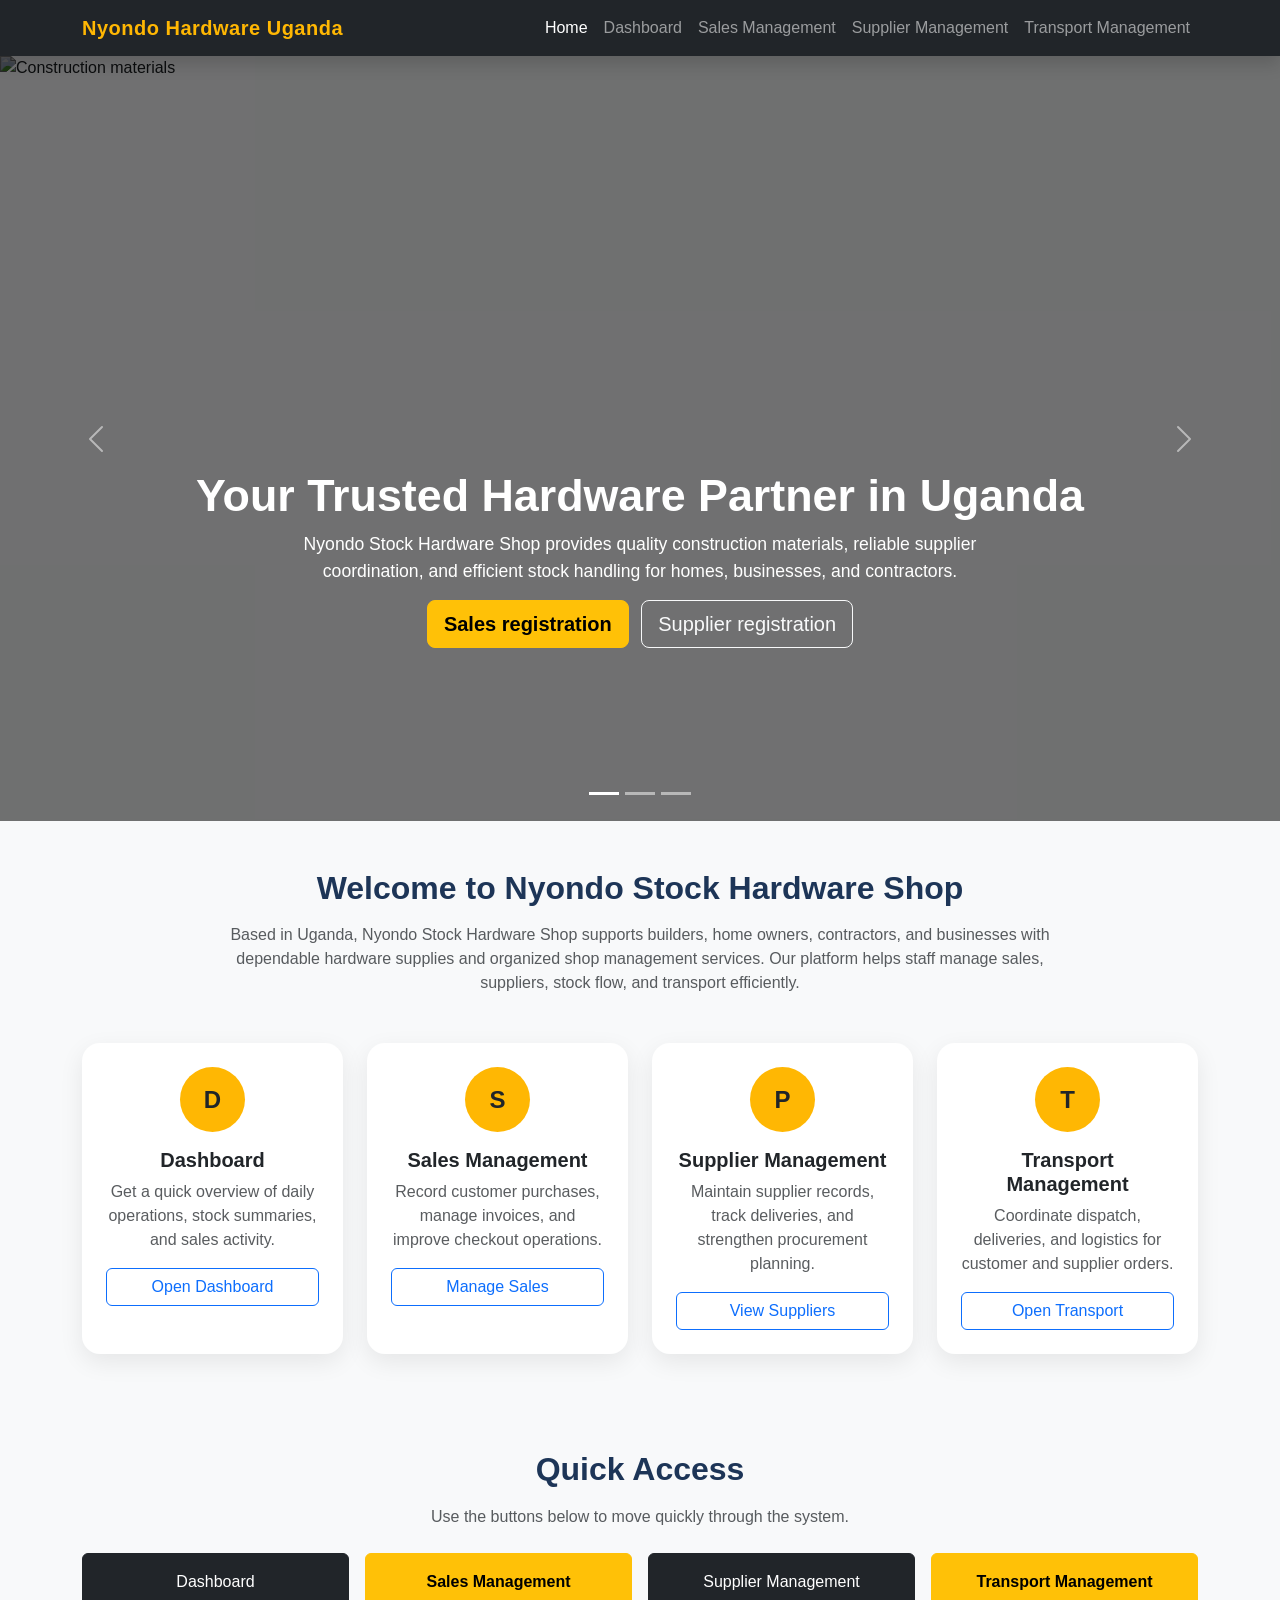
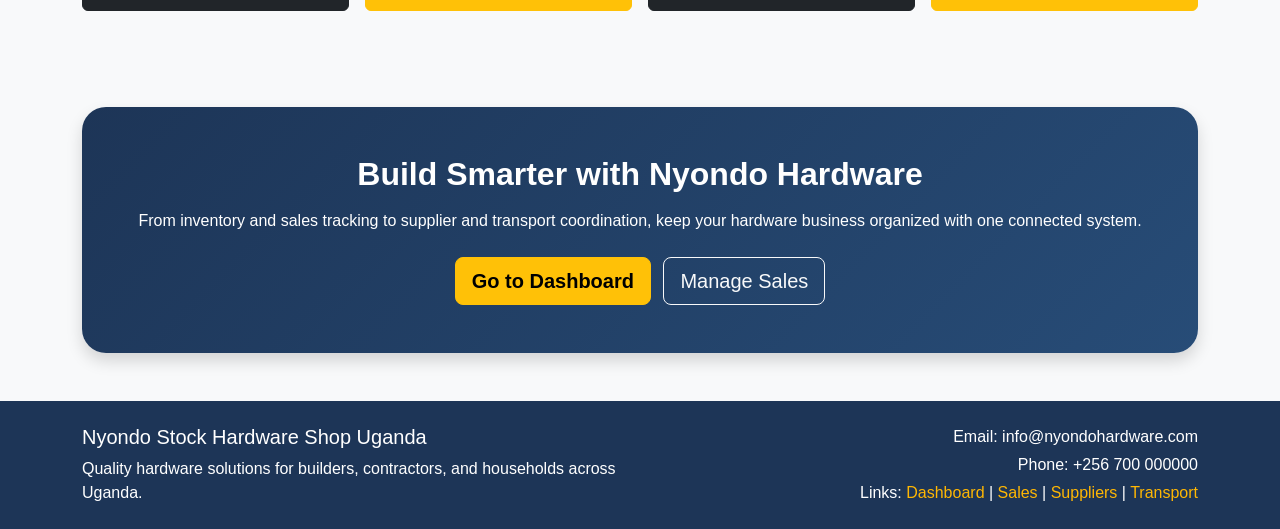
==== index.html @ 11baf545 "initial Commit" ====
<!DOCTYPE html>
<html lang="en">
<head>
  <meta charset="UTF-8" />
  <meta name="viewport" content="width=device-width, initial-scale=1.0" />
  <title>Nyondo Stock Hardware Shop Uganda</title>

  <!-- Bootstrap CSS -->
  <link
    href="https://cdn.jsdelivr.net/npm/bootstrap@5.3.3/dist/css/bootstrap.min.css"
    rel="stylesheet"
  />

  <style>
    body {
      font-family: Arial, sans-serif;
      background-color: #f8f9fa;
    }

    .navbar-brand {
      font-weight: 700;
      color: #ffb703 !important;
      letter-spacing: 0.5px;
    }

    .hero-overlay {
      background: rgba(0, 0, 0, 0.55);
      position: absolute;
      inset: 0;
    }

    .carousel-item {
      height: 85vh;
      min-height: 500px;
      position: relative;
    }

    .carousel-item img {
      height: 100%;
      object-fit: cover;
      filter: brightness(70%);
    }

    .carousel-caption {
      bottom: 20%;
      z-index: 2;
    }

    .carousel-caption h1,
    .carousel-caption h2 {
      font-size: 2.8rem;
      font-weight: 700;
    }

    .carousel-caption p {
      font-size: 1.1rem;
      max-width: 700px;
      margin: 0 auto 1rem;
    }

    .section-title {
      font-weight: 700;
      color: #1d3557;
      margin-bottom: 1rem;
    }

    .feature-card {
      border: none;
      border-radius: 18px;
      box-shadow: 0 8px 24px rgba(0, 0, 0, 0.08);
      transition: transform 0.3s ease, box-shadow 0.3s ease;
      height: 100%;
    }

    .feature-card:hover {
      transform: translateY(-6px);
      box-shadow: 0 12px 28px rgba(0, 0, 0, 0.12);
    }

    .feature-icon {
      width: 65px;
      height: 65px;
      display: flex;
      align-items: center;
      justify-content: center;
      font-size: 1.5rem;
      border-radius: 50%;
      margin-bottom: 1rem;
      background-color: #ffb703;
      color: #212529;
      font-weight: bold;
    }

    .cta-section {
      background: linear-gradient(135deg, #1d3557, #274c77);
      color: white;
      border-radius: 24px;
    }

    .footer {
      background-color: #1d3557;
      color: white;
    }

    .footer a {
      color: #ffb703;
      text-decoration: none;
    }

    .footer a:hover {
      text-decoration: underline;
    }

    .btn-warning {
      font-weight: 600;
    }

    .quick-links .btn {
      min-width: 200px;
    }

    @media (max-width: 768px) {
      .carousel-caption h1,
      .carousel-caption h2 {
        font-size: 2rem;
      }

      .carousel-caption p {
        font-size: 1rem;
      }

      .carousel-item {
        height: 70vh;
      }
    }
  </style>
</head>
<body>

  <!-- Navbar -->
  <nav class="navbar navbar-expand-lg navbar-dark bg-dark sticky-top shadow">
    <div class="container">
      <a class="navbar-brand" href="index.html">Nyondo Hardware Uganda</a>

      <button
        class="navbar-toggler"
        type="button"
        data-bs-toggle="collapse"
        data-bs-target="#mainNav"
        aria-controls="mainNav"
        aria-expanded="false"
        aria-label="Toggle navigation"
      >
        <span class="navbar-toggler-icon"></span>
      </button>

      <div class="collapse navbar-collapse" id="mainNav">
        <ul class="navbar-nav ms-auto mb-2 mb-lg-0">
          <li class="nav-item">
            <a class="nav-link active" href="index.html">Home</a>
          </li>
          <li class="nav-item">
            <a class="nav-link" href="dashboard.html">Dashboard</a>
          </li>
          <li class="nav-item">
            <a class="nav-link" href="sales-management.html">Sales Management</a>
          </li>
          <li class="nav-item">
            <a class="nav-link" href="supplier-management.html">Supplier Management</a>
          </li>
          <li class="nav-item">
            <a class="nav-link" href="transport-management.html">Transport Management</a>
          </li>
        </ul>
      </div>
    </div>
  </nav>

  <!-- Carousel -->
  <div id="hardwareCarousel" class="carousel slide carousel-fade" data-bs-ride="carousel">
    <div class="carousel-indicators">
      <button type="button" data-bs-target="#hardwareCarousel" data-bs-slide-to="0" class="active" aria-current="true" aria-label="Slide 1"></button>
      <button type="button" data-bs-target="#hardwareCarousel" data-bs-slide-to="1" aria-label="Slide 2"></button>
      <button type="button" data-bs-target="#hardwareCarousel" data-bs-slide-to="2" aria-label="Slide 3"></button>
    </div>

    <div class="carousel-inner">
      <div class="carousel-item active">
        <img
          src="https://images.unsplash.com/photo-1504307651254-35680f356dfd?auto=format&fit=crop&w=1600&q=80"
          class="d-block w-100"
          alt="Construction materials"
        />
        <div class="hero-overlay"></div>
        <div class="carousel-caption">
          <h1>Your Trusted Hardware Partner in Uganda</h1>
          <p>
            Nyondo Stock Hardware Shop provides quality construction materials,
            reliable supplier coordination, and efficient stock handling for homes,
            businesses, and contractors.
          </p>
          <a href="Sales_registration.html" class="btn btn-warning btn-lg me-2">Sales registration</a>
          <a href="Supplier_registration.html" class="btn btn-outline-light btn-lg">Supplier registration</a>
        </div>
      </div>

      <div class="carousel-item">
        <img
          src="https://images.unsplash.com/photo-1581092580497-e0d23cbdf1dc?auto=format&fit=crop&w=1600&q=80"
          class="d-block w-100"
          alt="Warehouse and inventory"
        />
        <div class="hero-overlay"></div>
        <div class="carousel-caption">
          <h2>Better Stock Control, Better Business</h2>
          <p>
            Manage stock movement, reduce shortages, and keep your hardware shop
            running smoothly with organized inventory and transport coordination.
          </p>
          <a href="dashboard.html" class="btn btn-warning btn-lg">Explore System</a>
        </div>
      </div>

      <div class="carousel-item">
        <img
          src="https://images.unsplash.com/photo-1516321318423-f06f85e504b3?auto=format&fit=crop&w=1600&q=80"
          class="d-block w-100"
          alt="Business management"
        />
        <div class="hero-overlay"></div>
        <div class="carousel-caption">
          <h2>Suppliers, Sales and Transport in One Place</h2>
          <p>
            Connect operations across departments and support daily decision-making
            with a simple digital system built for hardware shop management.
          </p>
          <a href="supplier-management.html" class="btn btn-warning btn-lg me-2">Suppliers</a>
          <a href="transport-management.html" class="btn btn-outline-light btn-lg">Transport</a>
        </div>
      </div>
    </div>

    <button class="carousel-control-prev" type="button" data-bs-target="#hardwareCarousel" data-bs-slide="prev">
      <span class="carousel-control-prev-icon" aria-hidden="true"></span>
      <span class="visually-hidden">Previous</span>
    </button>

    <button class="carousel-control-next" type="button" data-bs-target="#hardwareCarousel" data-bs-slide="next">
      <span class="carousel-control-next-icon" aria-hidden="true"></span>
      <span class="visually-hidden">Next</span>
    </button>
  </div>

  <!-- About Section -->
  <section class="py-5">
    <div class="container">
      <div class="text-center mb-5">
        <h2 class="section-title">Welcome to Nyondo Stock Hardware Shop</h2>
        <p class="text-muted mx-auto" style="max-width: 850px;">
          Based in Uganda, Nyondo Stock Hardware Shop supports builders, home owners,
          contractors, and businesses with dependable hardware supplies and organized
          shop management services. Our platform helps staff manage sales, suppliers,
          stock flow, and transport efficiently.
        </p>
      </div>

      <div class="row g-4">
        <div class="col-md-6 col-lg-3">
          <div class="card feature-card p-4 text-center">
            <div class="feature-icon mx-auto">D</div>
            <h5 class="fw-bold">Dashboard</h5>
            <p class="text-muted">
              Get a quick overview of daily operations, stock summaries, and sales activity.
            </p>
            <a href="dashboard.html" class="btn btn-outline-primary">Open Dashboard</a>
          </div>
        </div>

        <div class="col-md-6 col-lg-3">
          <div class="card feature-card p-4 text-center">
            <div class="feature-icon mx-auto">S</div>
            <h5 class="fw-bold">Sales Management</h5>
            <p class="text-muted">
              Record customer purchases, manage invoices, and improve checkout operations.
            </p>
            <a href="sales-management.html" class="btn btn-outline-primary">Manage Sales</a>
          </div>
        </div>

        <div class="col-md-6 col-lg-3">
          <div class="card feature-card p-4 text-center">
            <div class="feature-icon mx-auto">P</div>
            <h5 class="fw-bold">Supplier Management</h5>
            <p class="text-muted">
              Maintain supplier records, track deliveries, and strengthen procurement planning.
            </p>
            <a href="supplier-management.html" class="btn btn-outline-primary">View Suppliers</a>
          </div>
        </div>

        <div class="col-md-6 col-lg-3">
          <div class="card feature-card p-4 text-center">
            <div class="feature-icon mx-auto">T</div>
            <h5 class="fw-bold">Transport Management</h5>
            <p class="text-muted">
              Coordinate dispatch, deliveries, and logistics for customer and supplier orders.
            </p>
            <a href="transport-management.html" class="btn btn-outline-primary">Open Transport</a>
          </div>
        </div>
      </div>
    </div>
  </section>

  <!-- Quick Links -->
  <section class="py-5 bg-light">
    <div class="container">
      <div class="text-center mb-4">
        <h2 class="section-title">Quick Access</h2>
        <p class="text-muted">Use the buttons below to move quickly through the system.</p>
      </div>

      <div class="row g-3 quick-links justify-content-center">
        <div class="col-12 col-md-6 col-lg-3 text-center">
          <a href="dashboard.html" class="btn btn-dark w-100 py-3">Dashboard</a>
        </div>
        <div class="col-12 col-md-6 col-lg-3 text-center">
          <a href="sales-management.html" class="btn btn-warning w-100 py-3">Sales Management</a>
        </div>
        <div class="col-12 col-md-6 col-lg-3 text-center">
          <a href="supplier-management.html" class="btn btn-dark w-100 py-3">Supplier Management</a>
        </div>
        <div class="col-12 col-md-6 col-lg-3 text-center">
          <a href="transport-management.html" class="btn btn-warning w-100 py-3">Transport Management</a>
        </div>
      </div>
    </div>
  </section>

  <!-- CTA -->
  <section class="py-5">
    <div class="container">
      <div class="cta-section p-5 text-center shadow">
        <h2 class="fw-bold mb-3">Build Smarter with Nyondo Hardware</h2>
        <p class="mb-4">
          From inventory and sales tracking to supplier and transport coordination,
          keep your hardware business organized with one connected system.
        </p>
        <a href="dashboard.html" class="btn btn-warning btn-lg me-2">Go to Dashboard</a>
        <a href="sales-management.html" class="btn btn-outline-light btn-lg">Manage Sales</a>
      </div>
    </div>
  </section>

  <!-- Footer -->
  <footer class="footer py-4">
    <div class="container">
      <div class="row g-4 align-items-center">
        <div class="col-md-6">
          <h5 class="mb-2">Nyondo Stock Hardware Shop Uganda</h5>
          <p class="mb-0">
            Quality hardware solutions for builders, contractors, and households across Uganda.
          </p>
        </div>
        <div class="col-md-6 text-md-end">
          <p class="mb-1">Email: info@nyondohardware.com</p>
          <p class="mb-1">Phone: +256 700 000000</p>
          <p class="mb-0">
            Links:
            <a href="dashboard.html">Dashboard</a> |
            <a href="sales-management.html">Sales</a> |
            <a href="supplier-management.html">Suppliers</a> |
            <a href="transport-management.html">Transport</a>
          </p>
        </div>
      </div>
    </div>
  </footer>

  <!-- Bootstrap JS -->
  <script src="https://cdn.jsdelivr.net/npm/bootstrap@5.3.3/dist/js/bootstrap.bundle.min.js"></script>
</body>
</html>
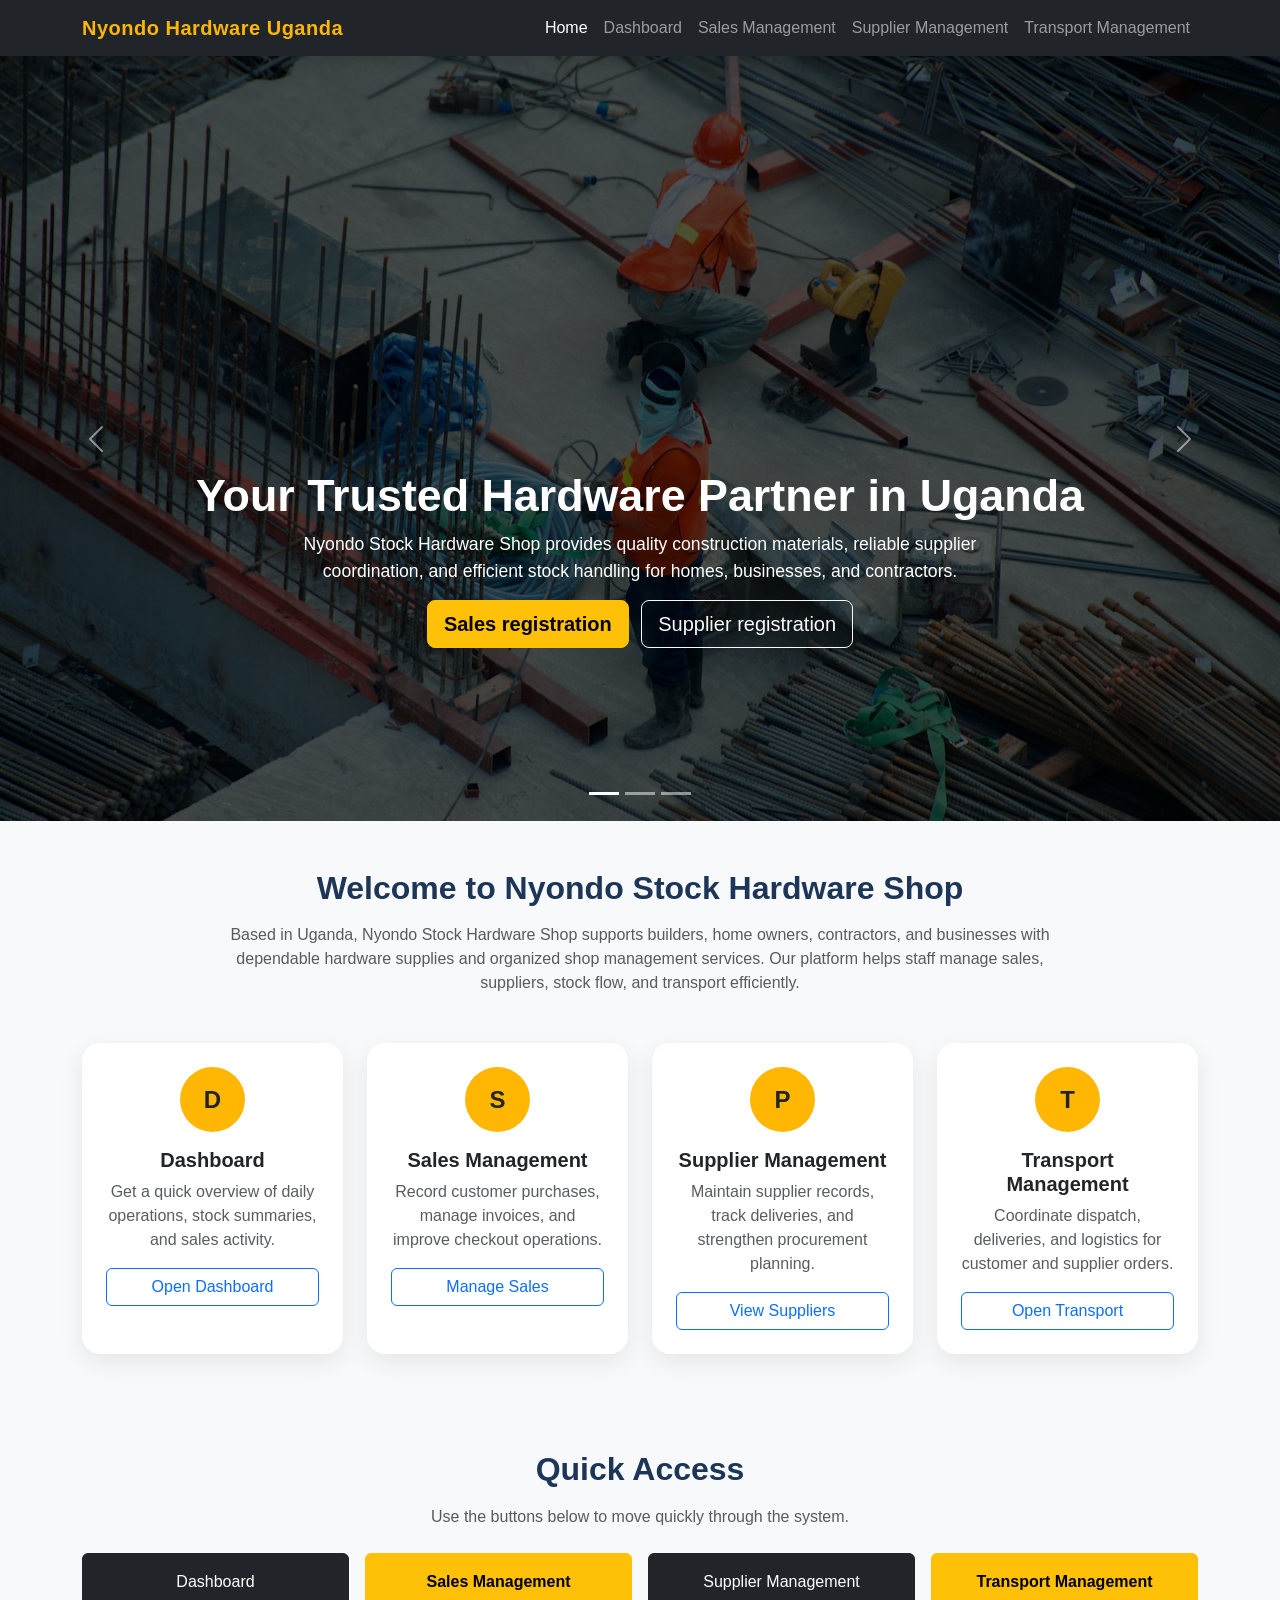
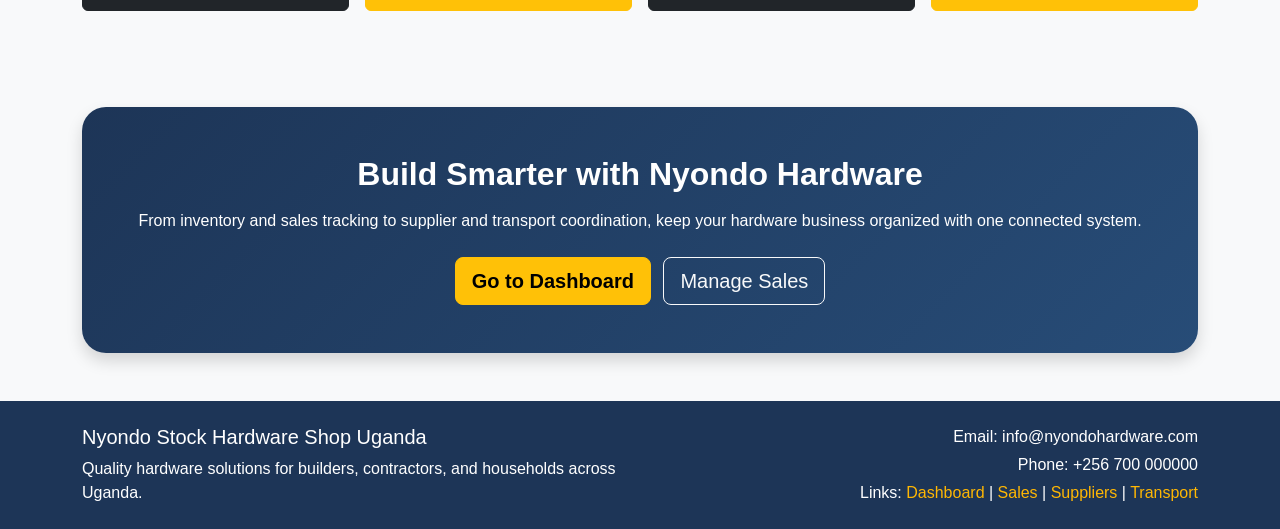
==== commit 2687e762: "Add home button to the forms" ====
--- a/index.html
+++ b/index.html
@@ -187,7 +187,7 @@
     <div class="carousel-inner">
       <div class="carousel-item active">
         <img
-          src="https://images.unsplash.com/photo-1504307651254-35680f356dfd?auto=format&fit=crop&w=1600&q=80"
+          src="Construction Materials.avif"
           class="d-block w-100"
           alt="Construction materials"
         />
@@ -206,7 +206,7 @@
 
       <div class="carousel-item">
         <img
-          src="https://images.unsplash.com/photo-1581092580497-e0d23cbdf1dc?auto=format&fit=crop&w=1600&q=80"
+          src="Warehouse and inventory.avif"
           class="d-block w-100"
           alt="Warehouse and inventory"
         />
@@ -223,7 +223,7 @@
 
       <div class="carousel-item">
         <img
-          src="https://images.unsplash.com/photo-1516321318423-f06f85e504b3?auto=format&fit=crop&w=1600&q=80"
+          src="Business management.avif"
           class="d-block w-100"
           alt="Business management"
         />
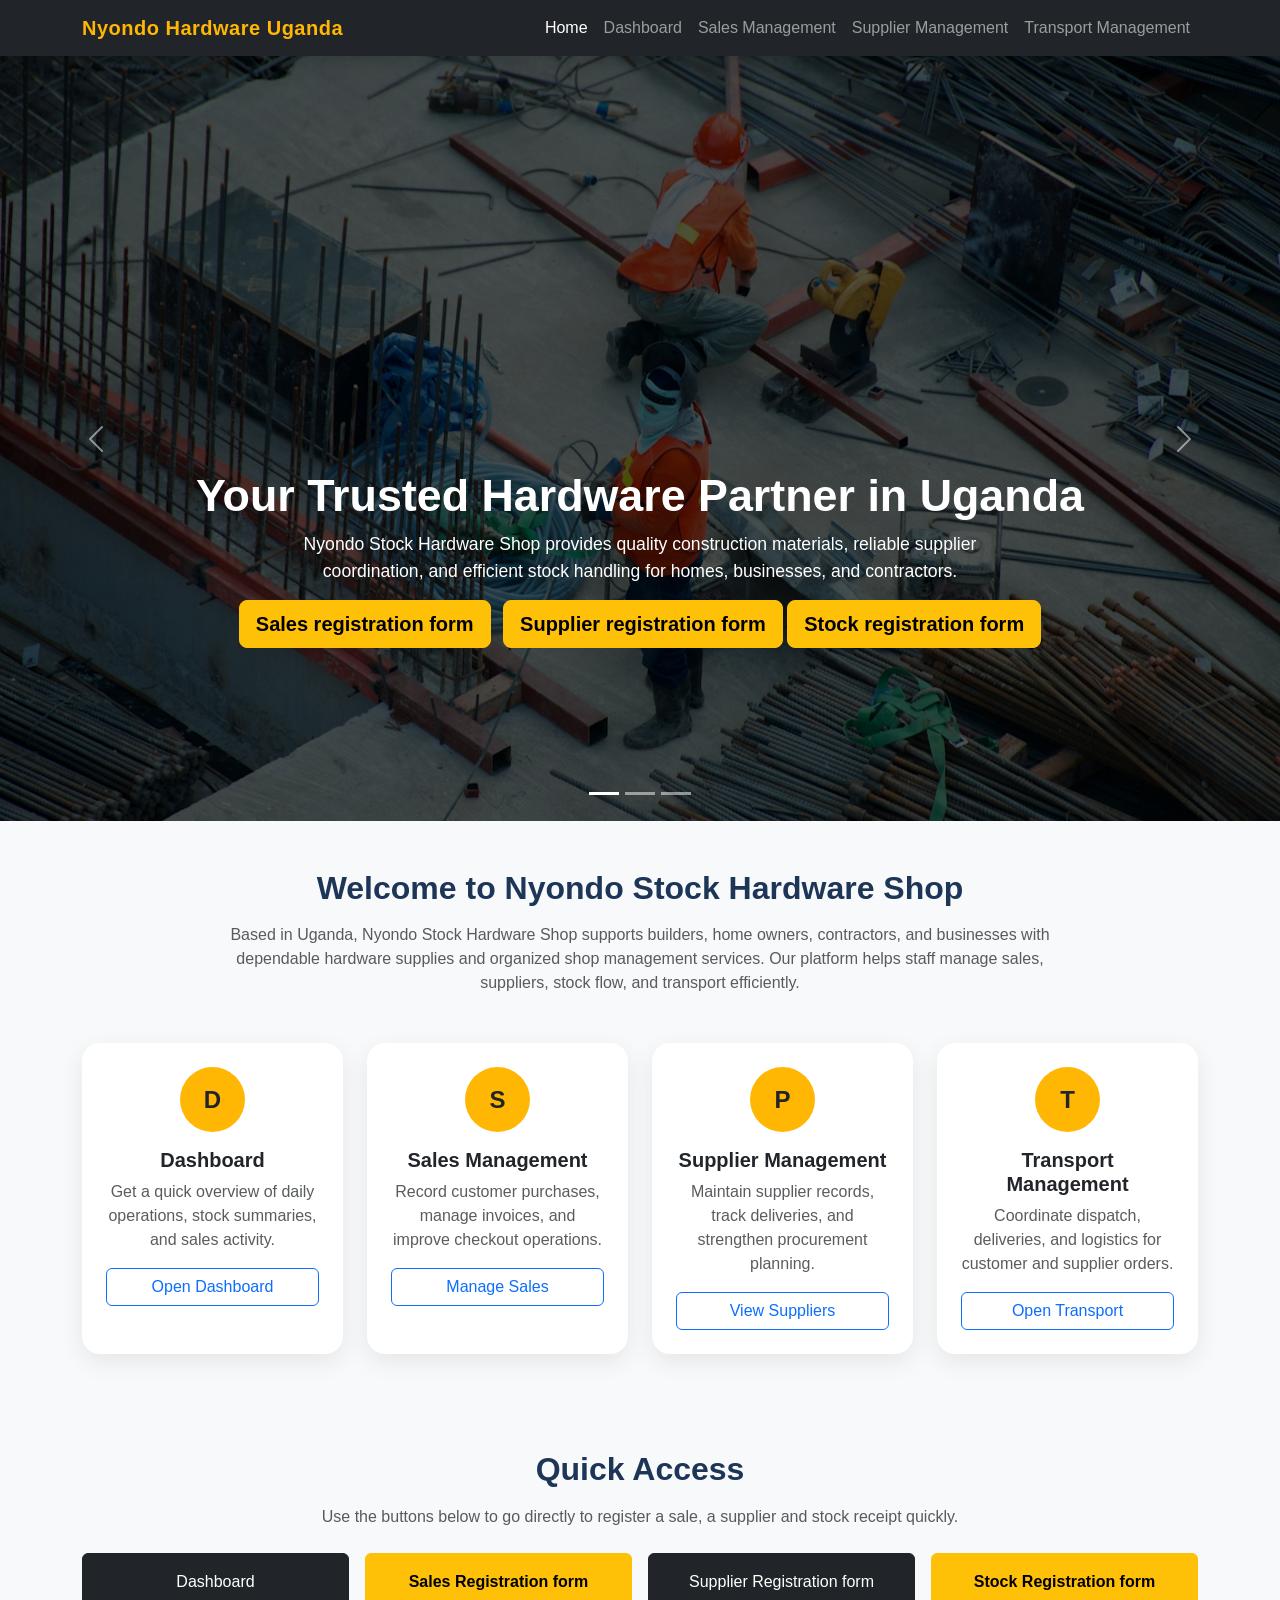
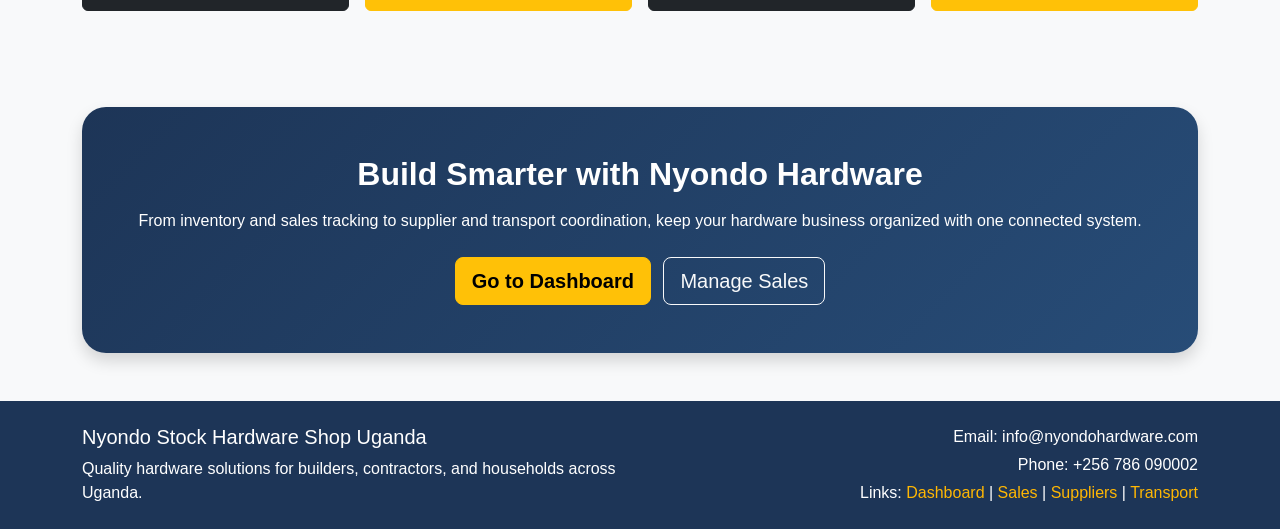
==== commit d8109995: "Create Stock registration form" ====
--- a/index.html
+++ b/index.html
@@ -10,130 +10,7 @@
     href="https://cdn.jsdelivr.net/npm/bootstrap@5.3.3/dist/css/bootstrap.min.css"
     rel="stylesheet"
   />
-
-  <style>
-    body {
-      font-family: Arial, sans-serif;
-      background-color: #f8f9fa;
-    }
-
-    .navbar-brand {
-      font-weight: 700;
-      color: #ffb703 !important;
-      letter-spacing: 0.5px;
-    }
-
-    .hero-overlay {
-      background: rgba(0, 0, 0, 0.55);
-      position: absolute;
-      inset: 0;
-    }
-
-    .carousel-item {
-      height: 85vh;
-      min-height: 500px;
-      position: relative;
-    }
-
-    .carousel-item img {
-      height: 100%;
-      object-fit: cover;
-      filter: brightness(70%);
-    }
-
-    .carousel-caption {
-      bottom: 20%;
-      z-index: 2;
-    }
-
-    .carousel-caption h1,
-    .carousel-caption h2 {
-      font-size: 2.8rem;
-      font-weight: 700;
-    }
-
-    .carousel-caption p {
-      font-size: 1.1rem;
-      max-width: 700px;
-      margin: 0 auto 1rem;
-    }
-
-    .section-title {
-      font-weight: 700;
-      color: #1d3557;
-      margin-bottom: 1rem;
-    }
-
-    .feature-card {
-      border: none;
-      border-radius: 18px;
-      box-shadow: 0 8px 24px rgba(0, 0, 0, 0.08);
-      transition: transform 0.3s ease, box-shadow 0.3s ease;
-      height: 100%;
-    }
-
-    .feature-card:hover {
-      transform: translateY(-6px);
-      box-shadow: 0 12px 28px rgba(0, 0, 0, 0.12);
-    }
-
-    .feature-icon {
-      width: 65px;
-      height: 65px;
-      display: flex;
-      align-items: center;
-      justify-content: center;
-      font-size: 1.5rem;
-      border-radius: 50%;
-      margin-bottom: 1rem;
-      background-color: #ffb703;
-      color: #212529;
-      font-weight: bold;
-    }
-
-    .cta-section {
-      background: linear-gradient(135deg, #1d3557, #274c77);
-      color: white;
-      border-radius: 24px;
-    }
-
-    .footer {
-      background-color: #1d3557;
-      color: white;
-    }
-
-    .footer a {
-      color: #ffb703;
-      text-decoration: none;
-    }
-
-    .footer a:hover {
-      text-decoration: underline;
-    }
-
-    .btn-warning {
-      font-weight: 600;
-    }
-
-    .quick-links .btn {
-      min-width: 200px;
-    }
-
-    @media (max-width: 768px) {
-      .carousel-caption h1,
-      .carousel-caption h2 {
-        font-size: 2rem;
-      }
-
-      .carousel-caption p {
-        font-size: 1rem;
-      }
-
-      .carousel-item {
-        height: 70vh;
-      }
-    }
-  </style>
+<link rel="stylesheet" href="bootstrap.css" />
 </head>
 <body>
 
@@ -199,8 +76,10 @@
             reliable supplier coordination, and efficient stock handling for homes,
             businesses, and contractors.
           </p>
-          <a href="Sales_registration.html" class="btn btn-warning btn-lg me-2">Sales registration</a>
-          <a href="Supplier_registration.html" class="btn btn-outline-light btn-lg">Supplier registration</a>
+          <a href="Sales_registration.html" class="btn btn-warning btn-lg me-2">Sales registration form</a>
+          <a href="Supplier_registration.html" class="btn btn-warning btn-lg">Supplier registration form</a>
+          <a href="Stock_registration.html" class="btn btn-warning btn-lg">Stock registration form</a>
+
         </div>
       </div>
 
@@ -223,7 +102,7 @@
 
       <div class="carousel-item">
         <img
-          src="Business management.avif"
+          src=""
           class="d-block w-100"
           alt="Business management"
         />
@@ -235,7 +114,8 @@
             with a simple digital system built for hardware shop management.
           </p>
           <a href="supplier-management.html" class="btn btn-warning btn-lg me-2">Suppliers</a>
-          <a href="transport-management.html" class="btn btn-outline-light btn-lg">Transport</a>
+          <a href="sales-management.html" class="btn btn-warning btn-lg me-2">Sales</a>
+          <a href="transport-management.html" class="btn btn-warning btn-lg">Transport</a>
         </div>
       </div>
     </div>
@@ -317,7 +197,7 @@
     <div class="container">
       <div class="text-center mb-4">
         <h2 class="section-title">Quick Access</h2>
-        <p class="text-muted">Use the buttons below to move quickly through the system.</p>
+        <p class="text-muted">Use the buttons below to go directly to register a sale, a supplier and stock receipt quickly.</p>
       </div>
 
       <div class="row g-3 quick-links justify-content-center">
@@ -325,13 +205,13 @@
           <a href="dashboard.html" class="btn btn-dark w-100 py-3">Dashboard</a>
         </div>
         <div class="col-12 col-md-6 col-lg-3 text-center">
-          <a href="sales-management.html" class="btn btn-warning w-100 py-3">Sales Management</a>
-        </div>
-        <div class="col-12 col-md-6 col-lg-3 text-center">
-          <a href="supplier-management.html" class="btn btn-dark w-100 py-3">Supplier Management</a>
-        </div>
-        <div class="col-12 col-md-6 col-lg-3 text-center">
-          <a href="transport-management.html" class="btn btn-warning w-100 py-3">Transport Management</a>
+          <a href="Sales_registration.html" class="btn btn-warning w-100 py-3">Sales Registration form </a>
+        </div>
+        <div class="col-12 col-md-6 col-lg-3 text-center">
+          <a href="Supplier_registration.html" class="btn btn-dark w-100 py-3">Supplier Registration form</a>
+        </div>
+        <div class="col-12 col-md-6 col-lg-3 text-center">
+          <a href="Stock_registration.html" class="btn btn-warning w-100 py-3">Stock Registration form</a>
         </div>
       </div>
     </div>
@@ -364,7 +244,7 @@
         </div>
         <div class="col-md-6 text-md-end">
           <p class="mb-1">Email: info@nyondohardware.com</p>
-          <p class="mb-1">Phone: +256 700 000000</p>
+          <p class="mb-1">Phone: +256 786 090002</p>
           <p class="mb-0">
             Links:
             <a href="dashboard.html">Dashboard</a> |
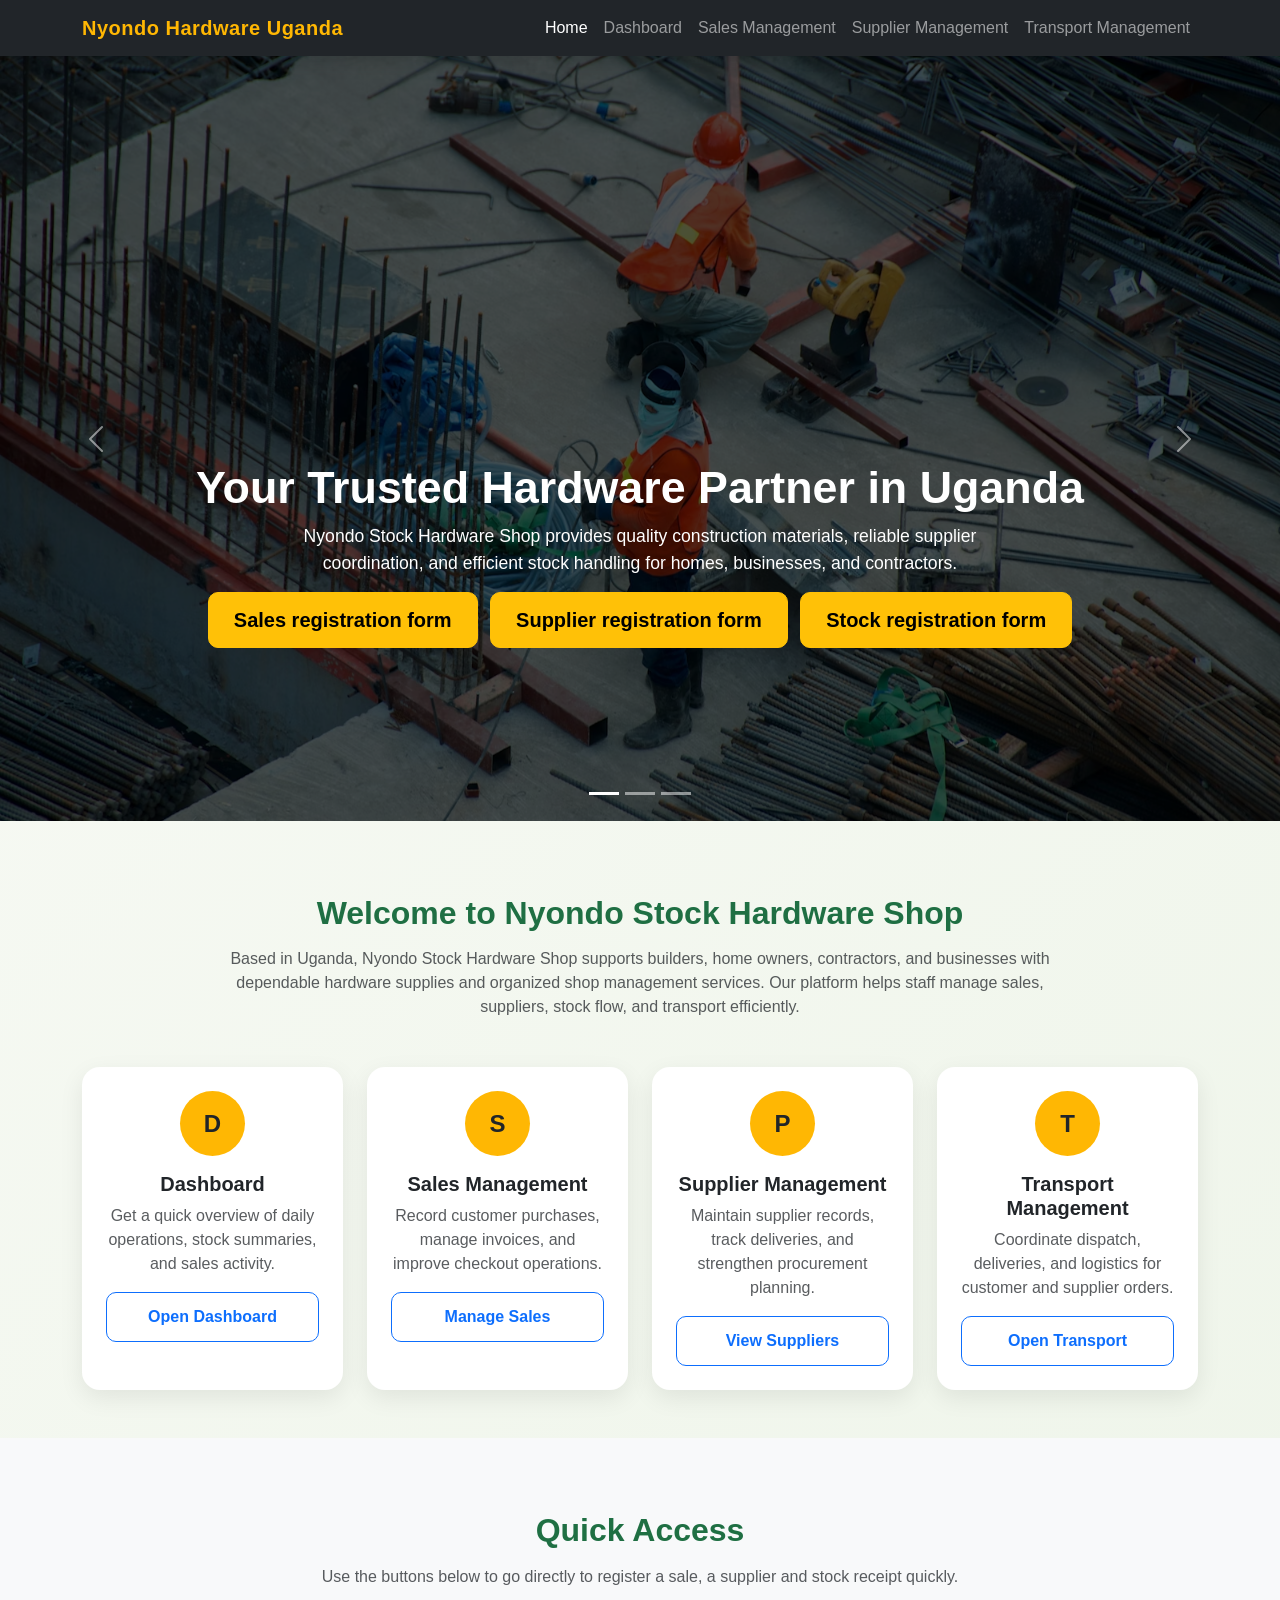
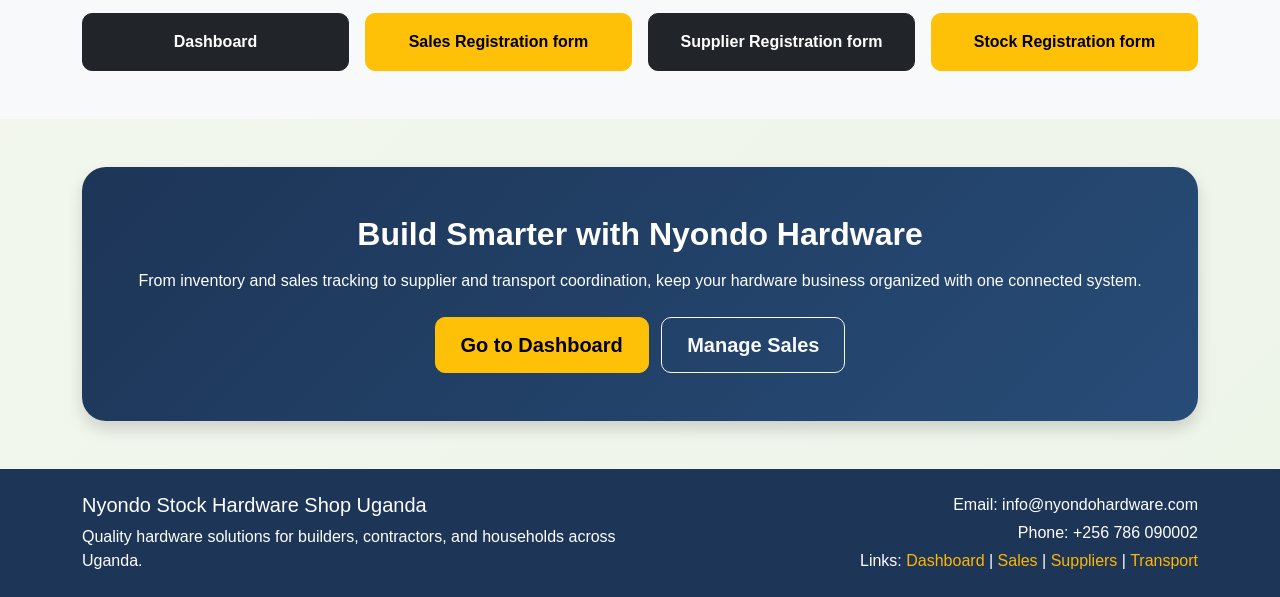
==== commit 3f008445: "update home page" ====
--- a/index.html
+++ b/index.html
@@ -77,11 +77,11 @@
             businesses, and contractors.
           </p>
           <a href="Sales_registration.html" class="btn btn-warning btn-lg me-2">Sales registration form</a>
-          <a href="Supplier_registration.html" class="btn btn-warning btn-lg">Supplier registration form</a>
+          <a href="Supplier_registration.html" class="btn btn-warning btn-lg me-2">Supplier registration form</a>
           <a href="Stock_registration.html" class="btn btn-warning btn-lg">Stock registration form</a>
 
         </div>
-      </div>
+      </div>   
 
       <div class="carousel-item">
         <img
